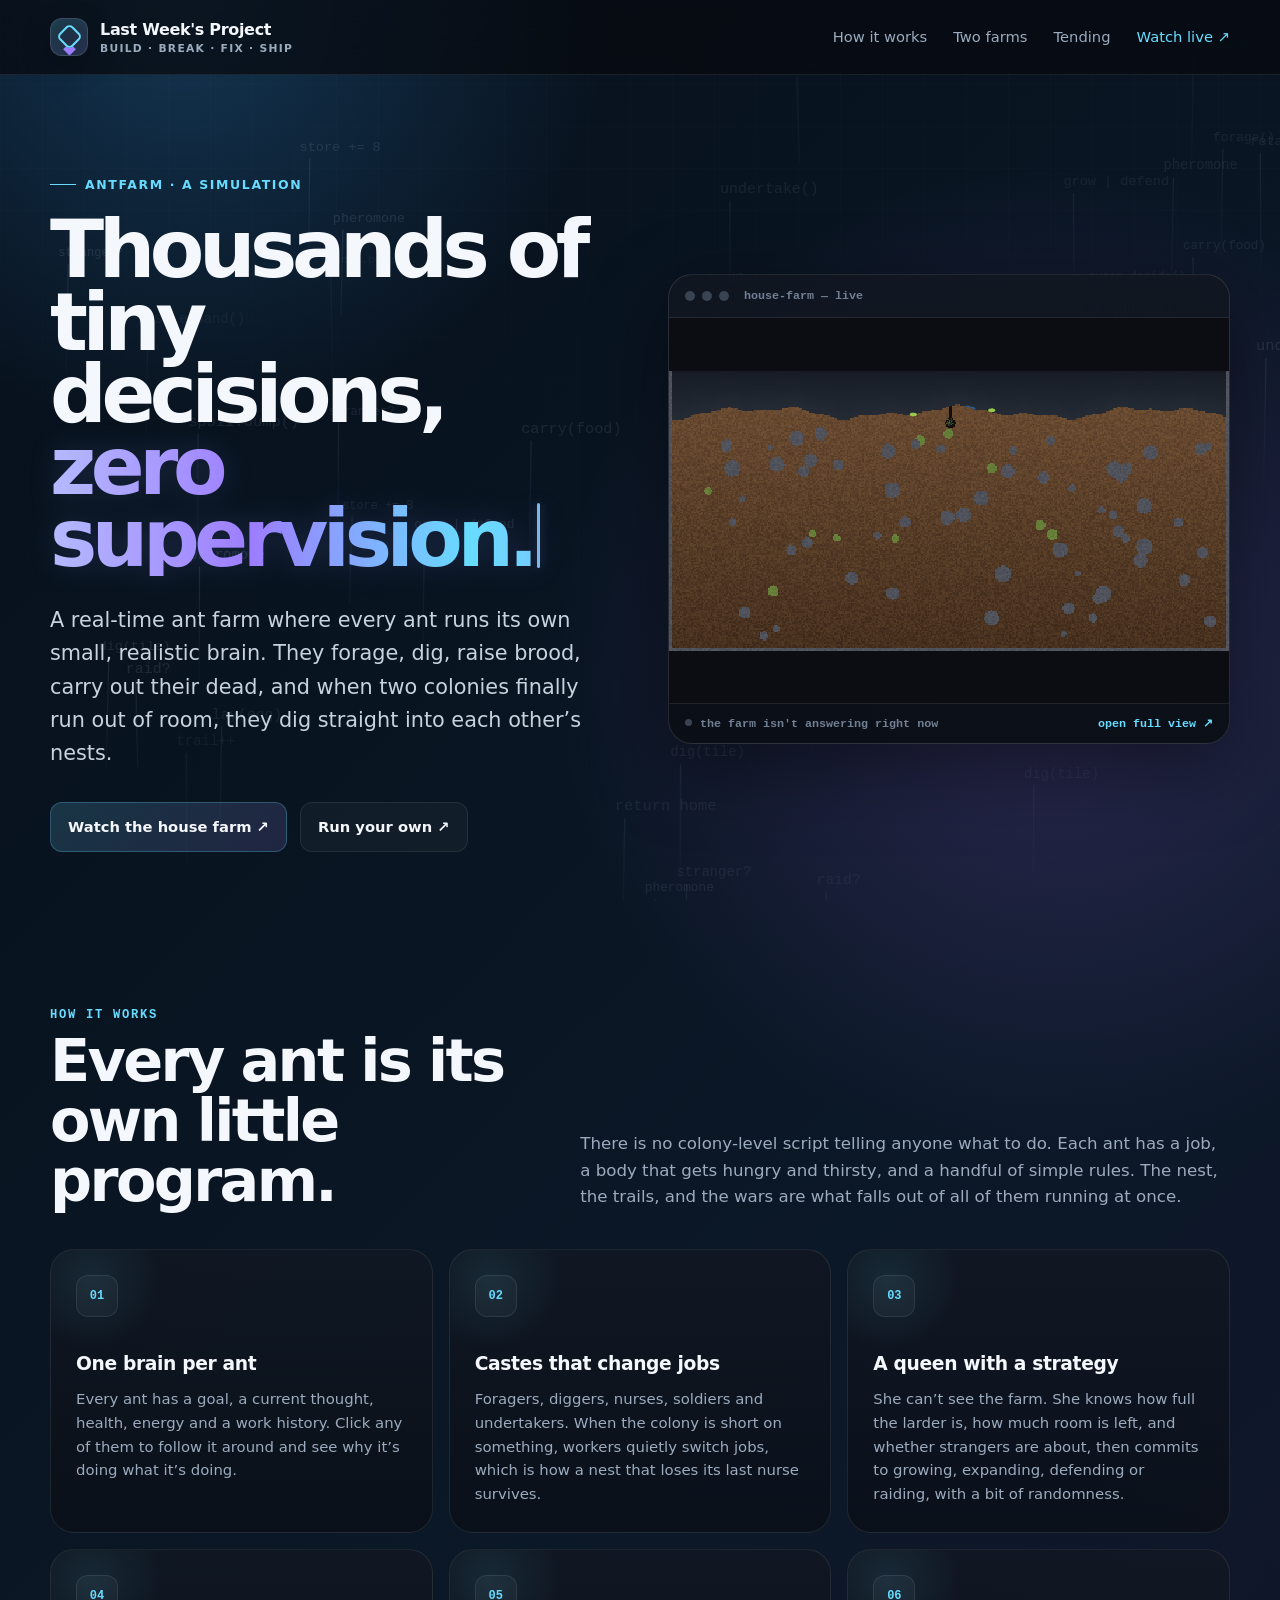
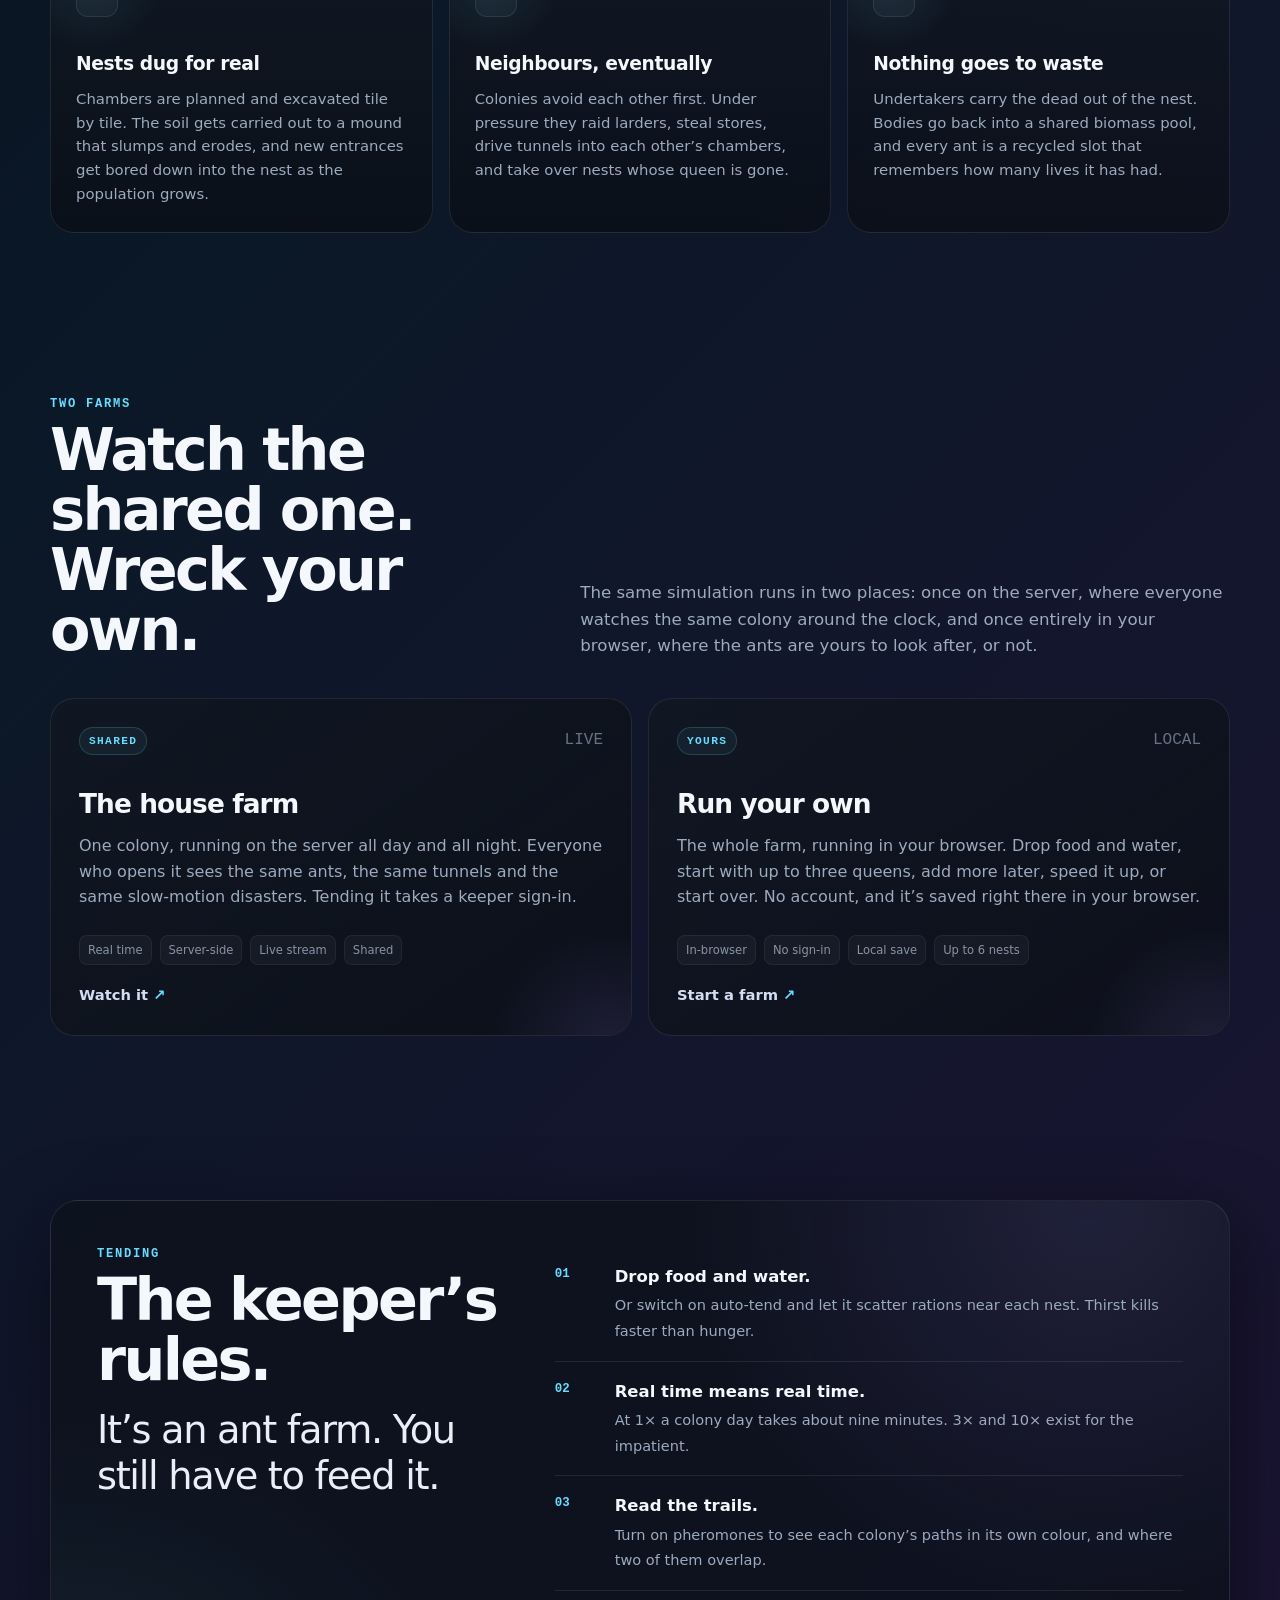
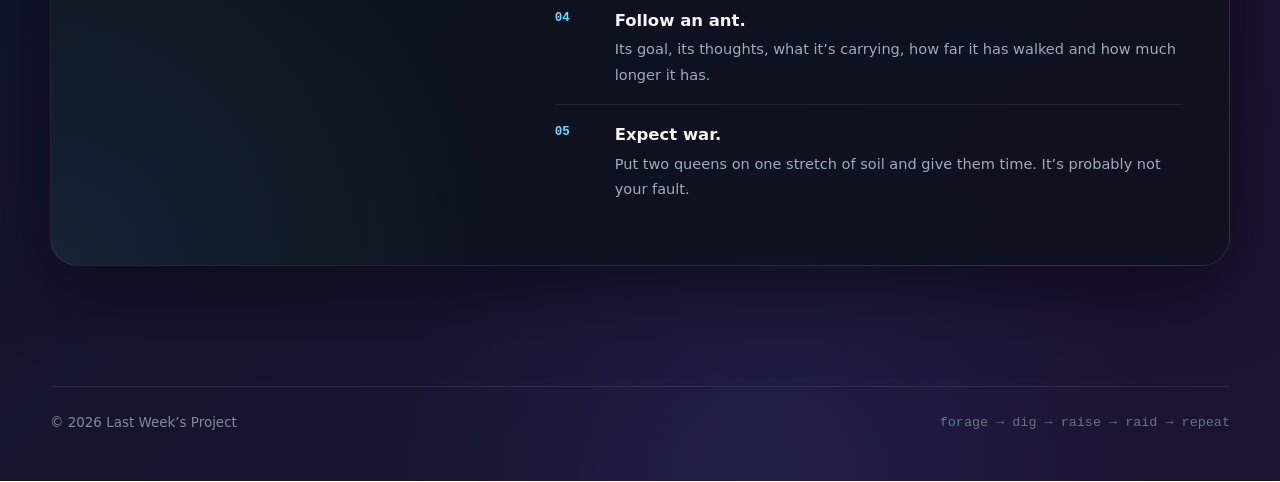
==== landing/index.html @ 59802bb7 "added landing" ====
<!DOCTYPE html>
<html lang="en">
<head>
  <meta charset="utf-8">
  <meta name="viewport" content="width=device-width, initial-scale=1">
  <title>Antfarm — Last Week's Project</title>
  <meta name="description" content="A real-time ant farm where every ant runs its own small, realistic brain — foraging, digging, raising brood, and eventually digging into the neighbours. Watch the house farm or run your own.">
  <meta name="theme-color" content="#050913">
  <meta property="og:title" content="Antfarm — Last Week's Project">
  <meta property="og:description" content="Thousands of tiny decisions, zero supervision. A live ant farm you can watch, tend, or run yourself.">
  <meta property="og:type" content="website">
  <link rel="icon" href="data:image/svg+xml,<svg xmlns='http://www.w3.org/2000/svg' viewBox='0 0 32 32'><rect width='32' height='32' rx='8' fill='%23111824'/><g fill='%2367dcff'><ellipse cx='11' cy='16' rx='5' ry='4'/><ellipse cx='17.5' cy='16' rx='2.6' ry='2'/><ellipse cx='23' cy='16' rx='3' ry='2.7'/></g><g stroke='%239d7dff' stroke-width='1.4' stroke-linecap='round'><path d='M17 14l-3-5M18 14l1-6M18 18l-3 5M18 18l1 6M17 14l5-4M17 18l5 4'/></g></svg>">
  <style>
    :root{
      --bg:#050913;
      --card:rgba(17,24,36,.78);
      --card2:rgba(12,18,28,.92);
      --line:rgba(255,255,255,.085);
      --text:#f4f7fb;
      --muted:#9cabbe;
      --soft:#c8d2df;
      --cyan:#67dcff;
      --blue:#2c8cff;
      --violet:#9d7dff;
      --shadow:0 24px 80px rgba(0,0,0,.45);
      --radius:24px;
      --max:1180px;
    }
    *{box-sizing:border-box}
    html{scroll-behavior:smooth}
    body{
      margin:0;
      color:var(--text);
      background:
        radial-gradient(circle at 14% 0%, rgba(58,170,255,.24), transparent 27rem),
        radial-gradient(circle at 82% 18%, rgba(174,112,255,.20), transparent 31rem),
        radial-gradient(circle at 60% 100%, rgba(81,121,255,.11), transparent 24rem),
        linear-gradient(135deg, #07101b 0%, #0b1827 42%, #1d1334 100%);
      font-family:Inter, ui-sans-serif, system-ui, -apple-system, BlinkMacSystemFont, "Segoe UI", sans-serif;
      line-height:1.6;
      min-height:100vh;
      overflow-x:hidden;
    }
    #code-rain{
      position:fixed;inset:0;z-index:0;pointer-events:none;opacity:.38;mix-blend-mode:screen;
    }
    body::before{
      content:"";position:fixed;inset:0;z-index:0;pointer-events:none;
      background:
        linear-gradient(rgba(255,255,255,.015) 1px, transparent 1px),
        linear-gradient(90deg, rgba(255,255,255,.015) 1px, transparent 1px);
      background-size:42px 42px;
      mask-image:linear-gradient(to bottom, black 0%, transparent 72%);
    }
    .site{position:relative;z-index:1}
    a{color:inherit;text-decoration:none}
    .wrap{width:min(calc(100% - 40px),var(--max));margin:auto}
    .nav{
      position:sticky;top:0;z-index:30;backdrop-filter:blur(18px);
      background:rgba(7,10,16,.72);border-bottom:1px solid var(--line);
    }
    .nav-inner{min-height:74px;display:flex;align-items:center;justify-content:space-between;gap:24px}
    .brand{display:flex;align-items:center;gap:12px;font-weight:800;letter-spacing:-.02em}
    .mark{
      width:38px;height:38px;border-radius:12px;display:grid;place-items:center;position:relative;
      background:linear-gradient(145deg,rgba(104,224,255,.18),rgba(168,137,255,.18));
      border:1px solid rgba(255,255,255,.14);
      box-shadow:inset 0 0 18px rgba(104,224,255,.08),0 10px 28px rgba(0,0,0,.25);
      overflow:hidden;
    }
    .mark:before{
      content:"";width:15px;height:15px;border:2px solid var(--cyan);border-radius:5px;
      transform:rotate(45deg);box-shadow:9px 9px 0 -5px var(--violet);
    }
    .brand small{
      display:block;color:var(--muted);font-size:.67rem;font-weight:650;letter-spacing:.12em;
      text-transform:uppercase;margin-top:-2px;
    }
    .brand .crumb{color:var(--muted);font-weight:600;margin:0 2px}
    .nav-links{display:flex;align-items:center;gap:26px;color:var(--muted);font-size:.92rem}
    .nav-links a:hover{color:var(--text)}
    .nav-links .nav-cta{color:var(--cyan)}
    .hero{
      min-height:660px;display:grid;grid-template-columns:1fr 1fr;align-items:center;gap:56px;padding:92px 0 74px;
    }
    .eyebrow{
      display:inline-flex;align-items:center;gap:9px;color:var(--cyan);
      font-size:.78rem;font-weight:800;letter-spacing:.13em;text-transform:uppercase;margin-bottom:20px;
    }
    .eyebrow:before{content:"";width:26px;height:1px;background:currentColor}
    h1{margin:0;font-size:clamp(3.1rem,6.2vw,6.1rem);line-height:.91;letter-spacing:-.068em;max-width:900px}
    .hero-animated{
      display:block;width:100%;min-height:1.02em;
      font:inherit;font-size:1em;font-weight:inherit;line-height:inherit;letter-spacing:inherit;
      background:linear-gradient(90deg, #b5baff 0%, var(--violet) 36%, var(--cyan) 75%, #86baff 100%);
      -webkit-background-clip:text;background-clip:text;color:transparent;
      filter:drop-shadow(0 0 14px rgba(120,140,255,.16));
    }
    .hero-animated::after{
      content:"";display:inline-block;width:3px;height:.82em;margin-left:.05em;vertical-align:-.02em;border-radius:2px;
      background:rgba(140,200,255,.9);box-shadow:0 0 10px rgba(120,180,255,.25);
      animation:heroCaret .85s step-end infinite;
    }
    @keyframes heroCaret{50%{opacity:0}}
    .lead{max-width:720px;margin:28px 0 0;color:var(--soft);font-size:clamp(1.06rem,1.7vw,1.3rem)}
    .hero-actions{display:flex;gap:13px;flex-wrap:wrap;margin-top:32px}
    .button{
      display:inline-flex;align-items:center;gap:9px;border:1px solid var(--line);border-radius:12px;
      padding:12px 17px;color:var(--text);background:rgba(255,255,255,.035);transition:.2s ease;font-weight:700;font-size:.92rem;
    }
    .button:hover{transform:translateY(-2px);border-color:rgba(104,224,255,.35);background:rgba(104,224,255,.07)}
    .button.primary{background:linear-gradient(135deg,rgba(104,224,255,.17),rgba(168,137,255,.15));border-color:rgba(104,224,255,.25)}
    .terminal{
      background:linear-gradient(180deg,rgba(17,23,33,.92),rgba(10,14,21,.94));
      border:1px solid rgba(255,255,255,.11);border-radius:var(--radius);box-shadow:var(--shadow);
      overflow:hidden;transform:rotate(1.1deg);position:relative;
    }
    .terminal:after{
      content:"";position:absolute;inset:auto -20% -50% 15%;height:230px;
      background:radial-gradient(circle,rgba(104,224,255,.11),transparent 65%);pointer-events:none;
    }
    .terminal-bar{display:flex;align-items:center;gap:7px;padding:14px 16px;border-bottom:1px solid var(--line)}
    .dot{width:10px;height:10px;border-radius:99px;background:#3a4350}
    .terminal-title{margin-left:8px;color:#728094;font:600 .73rem ui-monospace,SFMono-Regular,Menlo,monospace}

    /* The live window. Kept square to the page: a rotated canvas blurs the
       farm's pixels. */
    .terminal.live{transform:none}
    .live-frame{position:relative;aspect-ratio:16/11;background:#0b0d12}
    .live-frame iframe{position:absolute;inset:0;width:100%;height:100%;border:0;display:block}
    .live-status{
      display:flex;justify-content:space-between;align-items:center;gap:12px;flex-wrap:wrap;
      padding:12px 16px;border-top:1px solid var(--line);
      color:#728094;font:600 .73rem ui-monospace,SFMono-Regular,Menlo,monospace;
    }
    .live-status a{color:var(--cyan)}
    .live-dot{
      display:inline-block;width:7px;height:7px;border-radius:99px;margin-right:8px;vertical-align:1px;
      background:#75f1b8;box-shadow:0 0 10px rgba(117,241,184,.6);animation:livePulse 2s ease-in-out infinite;
    }
    .live-dot.off{background:#3a4350;box-shadow:none;animation:none}
    @keyframes livePulse{50%{opacity:.35}}

    .code-cyan{color:var(--cyan)}
    .code-purple{color:#c0aaff}
    .code-green{color:#75f1b8}
    .code-gray{color:#7c899b}
    section{padding:82px 0}
    .section-head{display:grid;grid-template-columns:.85fr 1.15fr;gap:50px;align-items:end;margin-bottom:38px}
    .kicker{color:var(--cyan);font:800 .76rem ui-monospace,SFMono-Regular,Menlo,monospace;letter-spacing:.14em;text-transform:uppercase}
    h2{font-size:clamp(2.1rem,4.6vw,4rem);line-height:1.02;letter-spacing:-.045em;margin:9px 0 0}
    .section-head p{margin:0;color:var(--muted);font-size:1.04rem;max-width:680px}
    .grid{display:grid;grid-template-columns:repeat(3,1fr);gap:16px}
    .card{
      min-height:250px;padding:25px;border-radius:var(--radius);border:1px solid var(--line);
      background:linear-gradient(180deg,rgba(18,24,34,.72),rgba(10,14,21,.72));position:relative;overflow:hidden;transition:.22s ease;
    }
    .card:hover{transform:translateY(-4px);border-color:rgba(104,224,255,.21);background:linear-gradient(180deg,rgba(21,29,41,.82),rgba(10,15,23,.82))}
    .card:before{
      content:"";position:absolute;left:-35px;top:-45px;width:150px;height:150px;border-radius:50%;
      background:radial-gradient(circle,rgba(104,224,255,.09),transparent 66%);
    }
    .icon{
      width:42px;height:42px;border-radius:12px;display:grid;place-items:center;border:1px solid rgba(255,255,255,.09);
      background:rgba(255,255,255,.035);color:var(--cyan);font:800 .75rem ui-monospace,SFMono-Regular,Menlo,monospace;margin-bottom:32px;
    }
    .card h3{margin:0 0 9px;font-size:1.17rem;letter-spacing:-.02em}
    .card p{margin:0;color:var(--muted);font-size:.93rem}
    .featured{display:grid;grid-template-columns:repeat(2,1fr);gap:16px}
    .project{
      min-height:285px;padding:28px;border:1px solid var(--line);border-radius:var(--radius);
      background:linear-gradient(145deg,rgba(17,23,33,.84),rgba(10,14,20,.72));
      display:flex;flex-direction:column;justify-content:space-between;transition:.22s ease;position:relative;overflow:hidden;cursor:pointer;
    }
    .project:hover{transform:translateY(-4px);border-color:rgba(168,137,255,.26);box-shadow:0 12px 34px rgba(0,0,0,.24)}
    .project:after{
      content:"";position:absolute;width:260px;height:260px;border-radius:50%;right:-110px;bottom:-145px;
      background:radial-gradient(circle,rgba(168,137,255,.12),transparent 66%);pointer-events:none;
    }
    .project-top{display:flex;align-items:center;justify-content:space-between;gap:20px}
    .pill{
      font:800 .7rem ui-monospace,SFMono-Regular,Menlo,monospace;text-transform:uppercase;letter-spacing:.12em;
      color:var(--cyan);border:1px solid rgba(104,224,255,.18);background:rgba(104,224,255,.055);padding:7px 9px;border-radius:999px;
    }
    .project h3{font-size:1.65rem;margin:28px 0 8px;letter-spacing:-.035em}
    .project p{max-width:570px;margin:0;color:var(--muted)}
    .tech{display:flex;gap:8px;flex-wrap:wrap;margin-top:25px}
    .tech span{color:#8794a5;background:rgba(255,255,255,.035);border:1px solid rgba(255,255,255,.055);padding:5px 8px;border-radius:8px;font-size:.72rem}
    .linkline{margin-top:18px;color:#d4def3;font-weight:700;font-size:.92rem}
    .linkline span{color:var(--cyan)}
    .manifesto{
      padding:46px;border:1px solid var(--line);
      background:radial-gradient(circle at 88% 0%,rgba(168,137,255,.12),transparent 25rem),radial-gradient(circle at 0% 100%,rgba(104,224,255,.09),transparent 28rem),rgba(13,18,27,.76);
      border-radius:28px;box-shadow:var(--shadow);
    }
    .manifesto-grid{display:grid;grid-template-columns:.78fr 1.22fr;gap:56px;align-items:start}
    .rules{display:grid;gap:0}
    .rule{display:grid;grid-template-columns:44px 1fr;gap:16px;padding:17px 0;border-bottom:1px solid var(--line)}
    .rule:last-child{border-bottom:0}
    .rule-num{color:var(--cyan);font:700 .78rem ui-monospace,SFMono-Regular,Menlo,monospace;padding-top:3px}
    .rule strong{display:block;font-size:1.03rem;margin-bottom:2px}
    .rule span{color:var(--muted);font-size:.91rem}
    .quote{margin-top:17px;font-size:clamp(1.45rem,3vw,2.5rem);line-height:1.2;letter-spacing:-.035em;color:#e9eef7}
    footer{padding:38px 0 48px;color:#7f8b9c;font-size:.84rem}
    .footer-inner{border-top:1px solid var(--line);padding-top:25px;display:flex;justify-content:space-between;gap:20px;flex-wrap:wrap}
    .footer-inner a:hover{color:var(--text)}
    .tiny-code{font-family:ui-monospace,SFMono-Regular,Menlo,monospace;color:#667385}
    .reveal{opacity:0;transform:translateY(18px);transition:.55s ease}
    .reveal.visible{opacity:1;transform:none}
    @media(max-width:900px){
      .nav-links{display:none}
      .hero{grid-template-columns:1fr;gap:40px;padding-top:70px}
      .terminal{transform:none}
      .section-head,.manifesto-grid{grid-template-columns:1fr;gap:24px}
      .grid,.featured{grid-template-columns:repeat(2,1fr)}
    }
    @media(max-width:620px){
      .wrap{width:min(calc(100% - 26px),var(--max))}
      .hero{min-height:auto;padding:58px 0 48px}
      h1{font-size:clamp(3rem,16vw,4.6rem)}
      .grid,.featured{grid-template-columns:1fr}
      .card,.project{min-height:auto}
      .manifesto{padding:26px}
      section{padding:62px 0}
      .hero-animated{display:block;width:100%;min-height:1.9em;white-space:normal}
      .brand .crumb, .brand .crumb + span{display:none}
    }
  </style>
</head>
<body id="top">
  <canvas id="code-rain" aria-hidden="true"></canvas>

  <div class="site">
    <header class="nav">
      <div class="wrap nav-inner">
        <a class="brand" href="https://lastweeksproject.com" aria-label="Last Week's Project home">
          <span class="mark" aria-hidden="true"></span>
          <span>Last Week's Project<small>build · break · fix · ship</small></span>
        </a>
        <nav class="nav-links">
          <a href="#how">How it works</a>
          <a href="#farms">Two farms</a>
          <a href="#tending">Tending</a>
          <a class="nav-cta" data-app-link="/" href="https://antfarm-app.lastweeksproject.com/">Watch live ↗</a>
        </nav>
      </div>
    </header>

    <main>
      <div class="wrap hero">
        <div>
          <div class="eyebrow">Antfarm · a simulation</div>
          <h1>Thousands of tiny<br>decisions,<span class="hero-animated" data-text="zero supervision.">zero supervision.</span></h1>
          <p class="lead">
            A real-time ant farm where every ant runs its own small, realistic brain. They forage, dig,
            raise brood, carry out their dead, and when two colonies finally run out of room, they dig
            straight into each other’s nests.
          </p>
          <div class="hero-actions">
            <a class="button primary" data-app-link="/" href="https://antfarm-app.lastweeksproject.com/">Watch the house farm ↗</a>
            <a class="button" data-app-link="/play" href="https://antfarm-app.lastweeksproject.com/play">Run your own ↗</a>
          </div>
        </div>

        <div class="terminal live reveal visible">
          <div class="terminal-bar">
            <span class="dot"></span><span class="dot"></span><span class="dot"></span>
            <span class="terminal-title">house-farm — live</span>
          </div>
          <div class="live-frame">
            <iframe id="live" title="The house farm, live" loading="lazy"
                    data-app-link="/?embed=1" src="https://antfarm-app.lastweeksproject.com/?embed=1"></iframe>
          </div>
          <div class="live-status">
            <span><span class="live-dot off" id="liveDot"></span><span id="liveText">connecting…</span></span>
            <a data-app-link="/" href="https://antfarm-app.lastweeksproject.com/">open full view ↗</a>
          </div>
        </div>
      </div>

      <section id="how">
        <div class="wrap">
          <div class="section-head reveal">
            <div>
              <div class="kicker">How it works</div>
              <h2>Every ant is its own little program.</h2>
            </div>
            <p>
              There is no colony-level script telling anyone what to do. Each ant has a job, a body that gets
              hungry and thirsty, and a handful of simple rules. The nest, the trails, and the wars are what
              falls out of all of them running at once.
            </p>
          </div>

          <div class="grid">
            <article class="card reveal"><div class="icon">01</div><h3>One brain per ant</h3><p>Every ant has a goal, a current thought, health, energy and a work history. Click any of them to follow it around and see why it’s doing what it’s doing.</p></article>
            <article class="card reveal"><div class="icon">02</div><h3>Castes that change jobs</h3><p>Foragers, diggers, nurses, soldiers and undertakers. When the colony is short on something, workers quietly switch jobs, which is how a nest that loses its last nurse survives.</p></article>
            <article class="card reveal"><div class="icon">03</div><h3>A queen with a strategy</h3><p>She can’t see the farm. She knows how full the larder is, how much room is left, and whether strangers are about, then commits to growing, expanding, defending or raiding, with a bit of randomness.</p></article>
            <article class="card reveal"><div class="icon">04</div><h3>Nests dug for real</h3><p>Chambers are planned and excavated tile by tile. The soil gets carried out to a mound that slumps and erodes, and new entrances get bored down into the nest as the population grows.</p></article>
            <article class="card reveal"><div class="icon">05</div><h3>Neighbours, eventually</h3><p>Colonies avoid each other first. Under pressure they raid larders, steal stores, drive tunnels into each other’s chambers, and take over nests whose queen is gone.</p></article>
            <article class="card reveal"><div class="icon">06</div><h3>Nothing goes to waste</h3><p>Undertakers carry the dead out of the nest. Bodies go back into a shared biomass pool, and every ant is a recycled slot that remembers how many lives it has had.</p></article>
          </div>
        </div>
      </section>

      <section id="farms">
        <div class="wrap">
          <div class="section-head reveal">
            <div>
              <div class="kicker">Two farms</div>
              <h2>Watch the shared one. Wreck your own.</h2>
            </div>
            <p>
              The same simulation runs in two places: once on the server, where everyone watches the same colony
              around the clock, and once entirely in your browser, where the ants are yours to look after, or not.
            </p>
          </div>

          <div class="featured">
            <a class="project reveal" data-app-link="/" href="https://antfarm-app.lastweeksproject.com/">
              <div>
                <div class="project-top"><span class="pill">Shared</span><span class="tiny-code">LIVE</span></div>
                <h3>The house farm</h3>
                <p>One colony, running on the server all day and all night. Everyone who opens it sees the same ants,
                  the same tunnels and the same slow-motion disasters. Tending it takes a keeper sign-in.</p>
              </div>
              <div>
                <div class="tech"><span>Real time</span><span>Server-side</span><span>Live stream</span><span>Shared</span></div>
                <div class="linkline">Watch it <span>↗</span></div>
              </div>
            </a>
            <a class="project reveal" data-app-link="/play" href="https://antfarm-app.lastweeksproject.com/play">
              <div>
                <div class="project-top"><span class="pill">Yours</span><span class="tiny-code">LOCAL</span></div>
                <h3>Run your own</h3>
                <p>The whole farm, running in your browser. Drop food and water, start with up to three queens, add more
                  later, speed it up, or start over. No account, and it’s saved right there in your browser.</p>
              </div>
              <div>
                <div class="tech"><span>In-browser</span><span>No sign-in</span><span>Local save</span><span>Up to 6 nests</span></div>
                <div class="linkline">Start a farm <span>↗</span></div>
              </div>
            </a>
          </div>
        </div>
      </section>

      <section id="tending">
        <div class="wrap manifesto reveal">
          <div class="manifesto-grid">
            <div>
              <div class="kicker">Tending</div>
              <h2>The keeper’s rules.</h2>
              <p class="quote">It’s an ant farm. You still have to feed it.</p>
            </div>

            <div class="rules">
              <div class="rule"><div class="rule-num">01</div><div><strong>Drop food and water.</strong><span>Or switch on auto-tend and let it scatter rations near each nest. Thirst kills faster than hunger.</span></div></div>
              <div class="rule"><div class="rule-num">02</div><div><strong>Real time means real time.</strong><span>At 1× a colony day takes about nine minutes. 3× and 10× exist for the impatient.</span></div></div>
              <div class="rule"><div class="rule-num">03</div><div><strong>Read the trails.</strong><span>Turn on pheromones to see each colony’s paths in its own colour, and where two of them overlap.</span></div></div>
              <div class="rule"><div class="rule-num">04</div><div><strong>Follow an ant.</strong><span>Its goal, its thoughts, what it’s carrying, how far it has walked and how much longer it has.</span></div></div>
              <div class="rule"><div class="rule-num">05</div><div><strong>Expect war.</strong><span>Put two queens on one stretch of soil and give them time. It’s probably not your fault.</span></div></div>
            </div>
          </div>
        </div>
      </section>
    </main>

    <footer>
      <div class="wrap footer-inner">
        <span>© <span id="year">2026</span> <a href="https://lastweeksproject.com">Last Week’s Project</a></span>
        <span class="tiny-code">forage → dig → raise → raid → repeat</span>
      </div>
    </footer>
  </div>

  <script>
    document.getElementById("year").textContent = new Date().getFullYear();

    // Where the farm lives. On antfarm.lastweeksproject.com that's the app's own
    // domain; anywhere else (a local preview, or the app domain's /landing) it's
    // the same server this page came from.
    const APP = /^antfarm\./.test(location.hostname)
      ? "https://antfarm-app.lastweeksproject.com"
      : location.origin;
    document.querySelectorAll("[data-app-link]").forEach(el => {
      const url = APP + el.dataset.appLink;
      if (el.tagName === "IFRAME") el.src = url; else el.href = url;
    });

    const observer = new IntersectionObserver(entries => {
      for (const entry of entries) {
        if (entry.isIntersecting) {
          entry.target.classList.add("visible");
          observer.unobserve(entry.target);
        }
      }
    }, { threshold: 0.12 });
    document.querySelectorAll(".reveal").forEach(el => observer.observe(el));

    (function(){
      const heroText = document.querySelector(".hero-animated");
      if (!heroText) return;
      const phrase = heroText.dataset.text || "zero supervision.";
      let i = 0;
      heroText.textContent = "";
      function typeHero(){
        if (i < phrase.length) {
          heroText.textContent += phrase[i++];
          setTimeout(typeHero, 95);
        }
      }
      setTimeout(typeHero, 450);
    })();

    // The live line under the window: how the house farm is doing right now.
    (function(){
      const dot = document.getElementById("liveDot");
      const text = document.getElementById("liveText");
      const TICKS_PER_DAY = 10800;
      async function refresh(){
        try {
          const s = await (await fetch(APP + "/api/house/status", { cache: "no-store" })).json();
          const day = Math.floor(s.tick / TICKS_PER_DAY) + 1;
          text.textContent = s.ants.toLocaleString() + " ants · " + s.nests + (s.nests === 1 ? " nest" : " nests") +
            " · day " + day + (s.paused ? " · paused" : "");
          dot.classList.remove("off");
        } catch (e) {
          text.textContent = "the farm isn't answering right now";
          dot.classList.add("off");
        }
      }
      refresh();
      setInterval(refresh, 5000);
    })();

    (function(){
      const canvas = document.getElementById("code-rain");
      const ctx = canvas.getContext("2d");
      function resize(){ canvas.width = window.innerWidth; canvas.height = window.innerHeight; }
      resize();
      window.addEventListener("resize", resize);

      const snippets = [
        "forage()", "dig(tile)", "lay(egg)", "trail++", "carry(food)", "queen.decide()",
        "brood.feed()", "if(thirsty)", "raid?", "return home", "pheromone", "tunnel.bore()",
        "spoil.dump()", "retask()", "alarm!", "undertake()", "nest.expand()", "stranger?",
        "store += 8", "grow | defend"
      ];

      const drops = Array.from({length: 38}, () => ({
        x: Math.random() * window.innerWidth,
        y: Math.random() * window.innerHeight,
        speed: 0.26 + Math.random() * 0.54,
        len: 1 + Math.floor(Math.random() * 4),
        alpha: 0.14 + Math.random() * 0.18,
        drift: -0.10 + Math.random() * 0.20,
        text: snippets[Math.floor(Math.random() * snippets.length)],
        size: 11 + Math.random() * 5
      }));

      function draw(){
        ctx.clearRect(0, 0, canvas.width, canvas.height);
        for (const d of drops) {
          ctx.save();
          ctx.globalAlpha = d.alpha;
          const grad = ctx.createLinearGradient(d.x, d.y, d.x, d.y + 120);
          grad.addColorStop(0, "rgba(190,228,255,.92)");
          grad.addColorStop(.35, "rgba(125,183,255,.68)");
          grad.addColorStop(.75, "rgba(149,111,255,.42)");
          grad.addColorStop(1, "rgba(123,70,255,0)");
          ctx.strokeStyle = grad;
          ctx.lineWidth = 1.2;
          ctx.beginPath();
          ctx.moveTo(d.x, d.y);
          ctx.lineTo(d.x + d.drift * 28, d.y + 62 + d.len * 24);
          ctx.stroke();
          ctx.fillStyle = "rgba(203,223,255,.96)";
          ctx.font = `${d.size}px ui-monospace, SFMono-Regular, Menlo, monospace`;
          ctx.fillText(d.text, d.x - 10, d.y - 8);
          ctx.restore();

          d.y += d.speed;
          d.x += d.drift * 0.16;
          if (d.y > canvas.height + 160) {
            d.y = -30 - Math.random() * 160;
            d.x = Math.random() * canvas.width;
            d.text = snippets[Math.floor(Math.random() * snippets.length)];
            d.alpha = 0.14 + Math.random() * 0.18;
            d.speed = 0.26 + Math.random() * 0.54;
            d.size = 11 + Math.random() * 5;
          }
        }
        requestAnimationFrame(draw);
      }
      draw();
    })();
  </script>
</body>
</html>
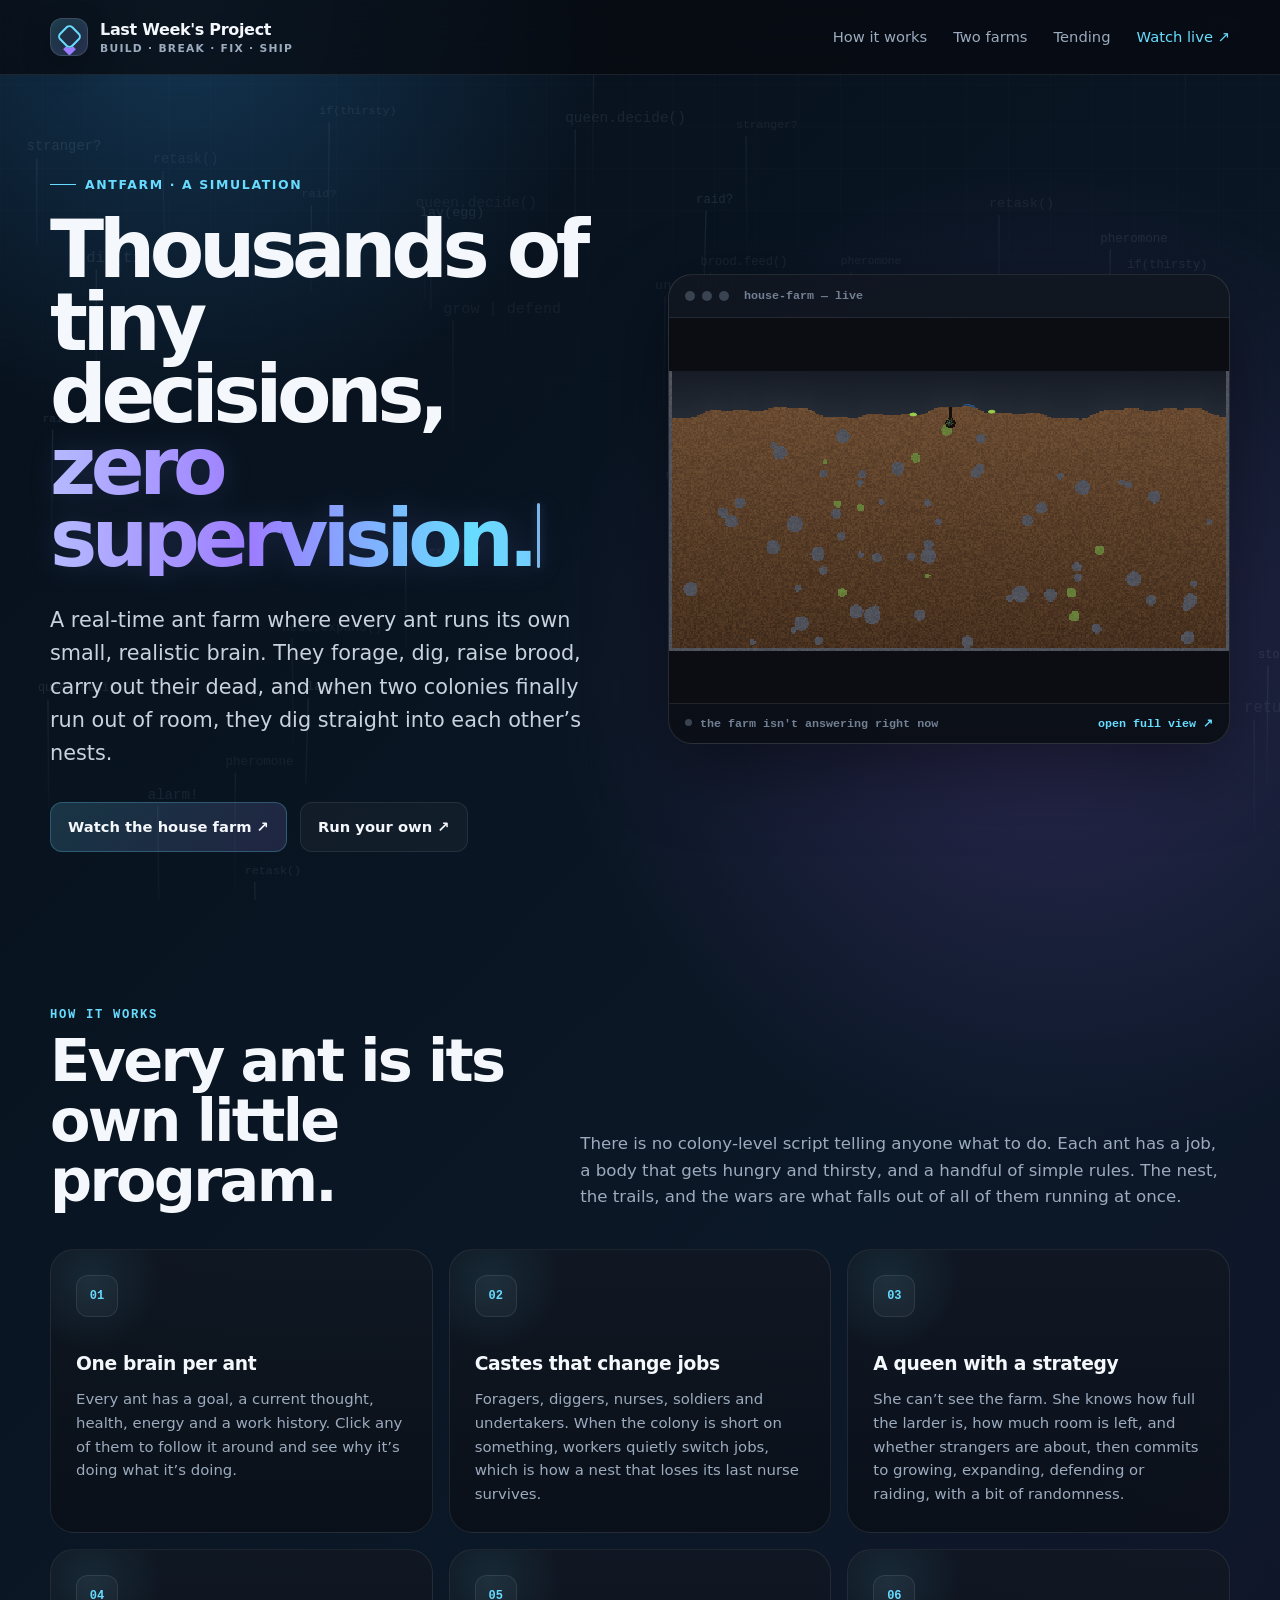
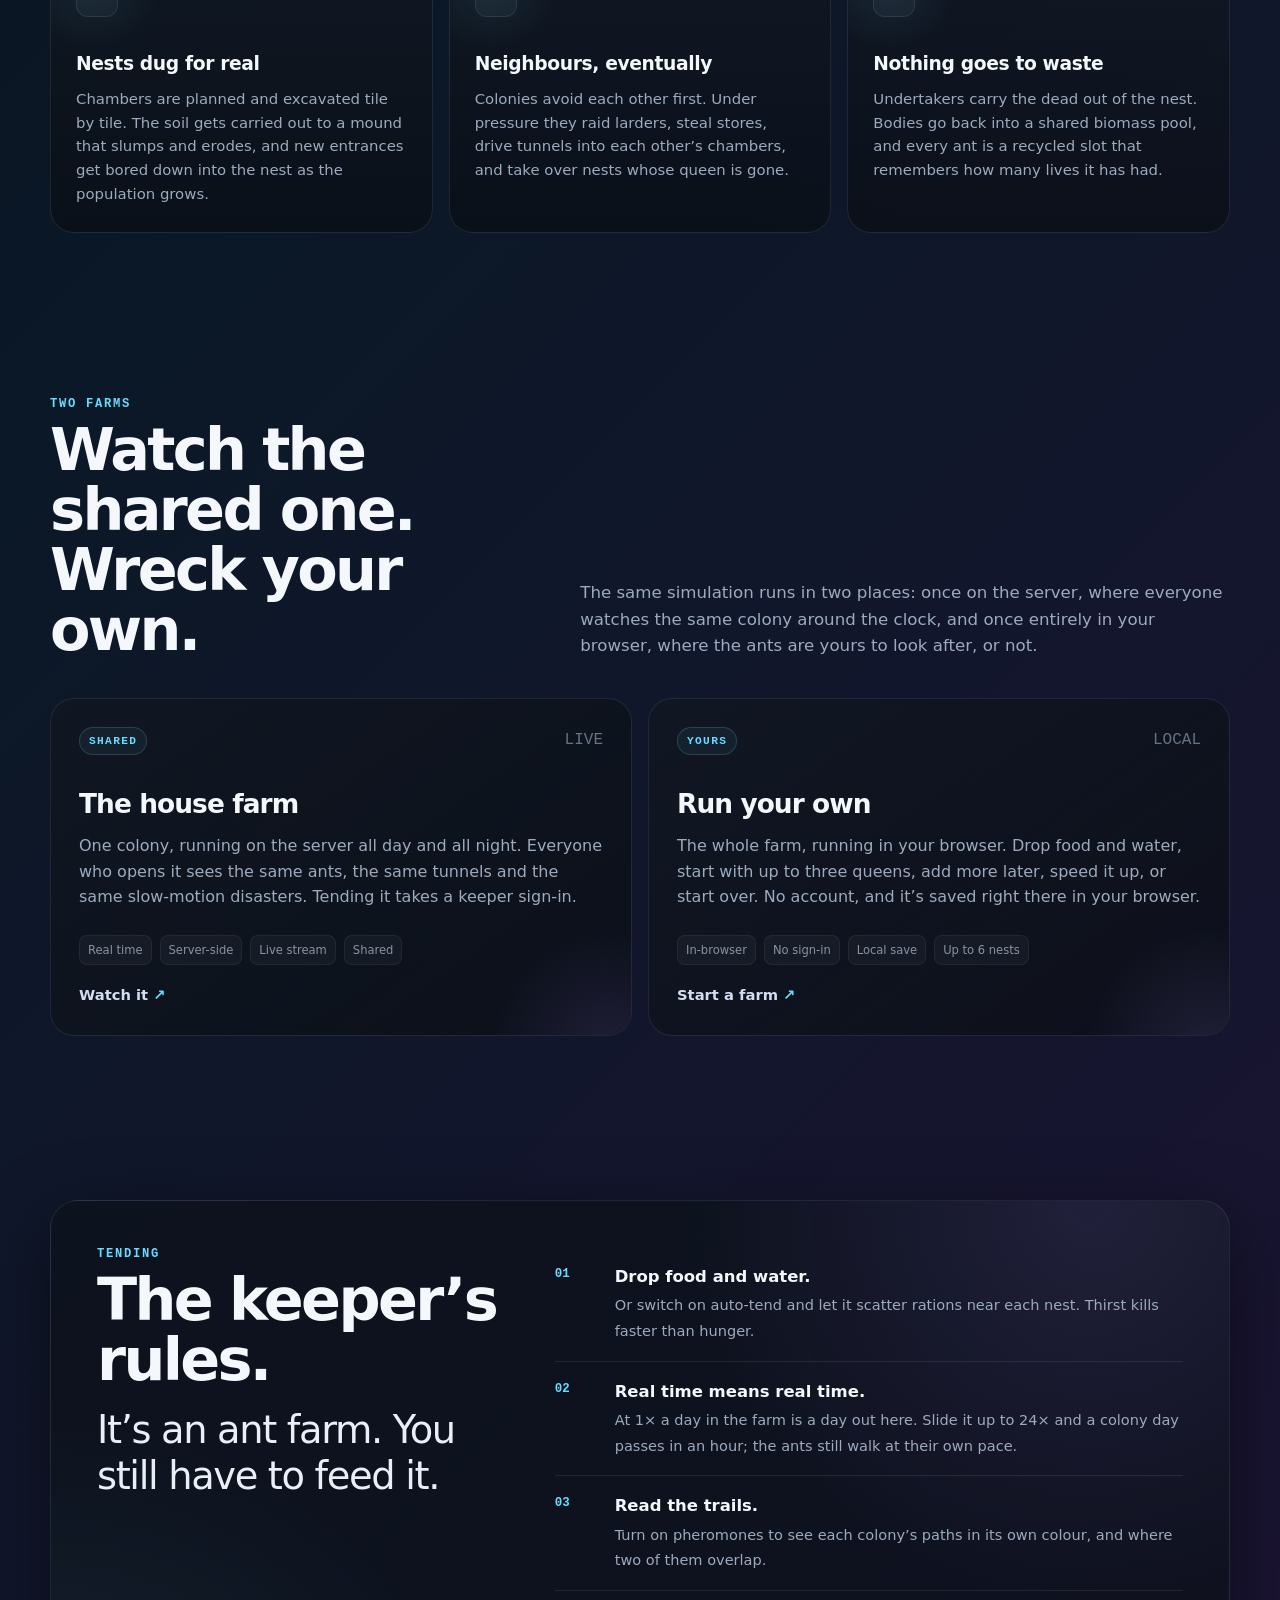
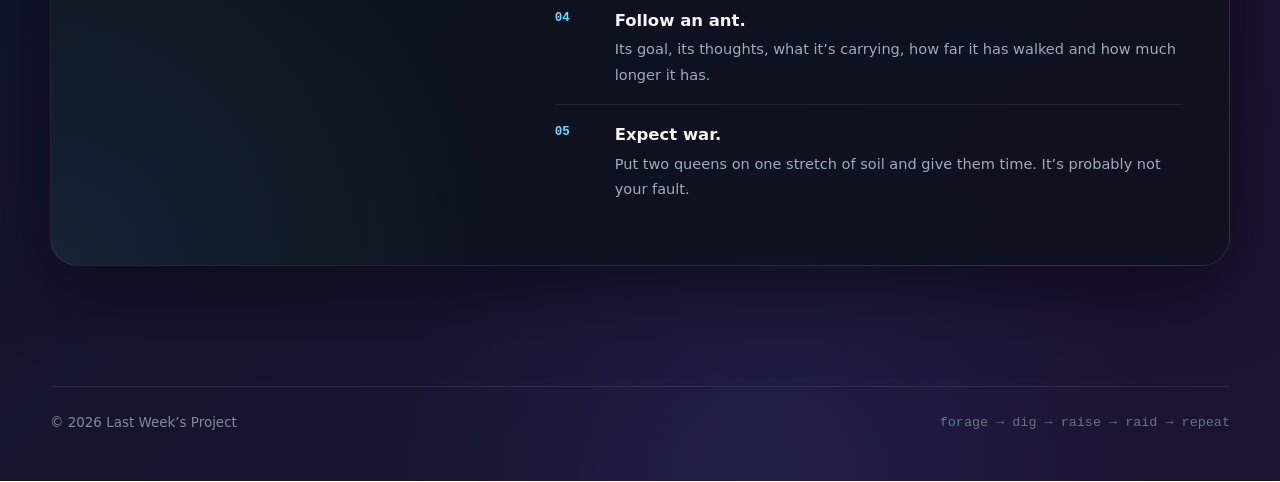
==== commit 8c90161d: "changes to real time clock and dig speeds" ====
--- a/landing/index.html
+++ b/landing/index.html
@@ -356,7 +356,7 @@
 
             <div class="rules">
               <div class="rule"><div class="rule-num">01</div><div><strong>Drop food and water.</strong><span>Or switch on auto-tend and let it scatter rations near each nest. Thirst kills faster than hunger.</span></div></div>
-              <div class="rule"><div class="rule-num">02</div><div><strong>Real time means real time.</strong><span>At 1× a colony day takes about nine minutes. 3× and 10× exist for the impatient.</span></div></div>
+              <div class="rule"><div class="rule-num">02</div><div><strong>Real time means real time.</strong><span>At 1× a day in the farm is a day out here. Slide it up to 24× and a colony day passes in an hour; the ants still walk at their own pace.</span></div></div>
               <div class="rule"><div class="rule-num">03</div><div><strong>Read the trails.</strong><span>Turn on pheromones to see each colony’s paths in its own colour, and where two of them overlap.</span></div></div>
               <div class="rule"><div class="rule-num">04</div><div><strong>Follow an ant.</strong><span>Its goal, its thoughts, what it’s carrying, how far it has walked and how much longer it has.</span></div></div>
               <div class="rule"><div class="rule-num">05</div><div><strong>Expect war.</strong><span>Put two queens on one stretch of soil and give them time. It’s probably not your fault.</span></div></div>
@@ -421,7 +421,7 @@
       async function refresh(){
         try {
           const s = await (await fetch(APP + "/api/house/status", { cache: "no-store" })).json();
-          const day = Math.floor(s.tick / TICKS_PER_DAY) + 1;
+          const day = s.day != null ? s.day : Math.floor(s.tick / TICKS_PER_DAY) + 1;
           text.textContent = s.ants.toLocaleString() + " ants · " + s.nests + (s.nests === 1 ? " nest" : " nests") +
             " · day " + day + (s.paused ? " · paused" : "");
           dot.classList.remove("off");
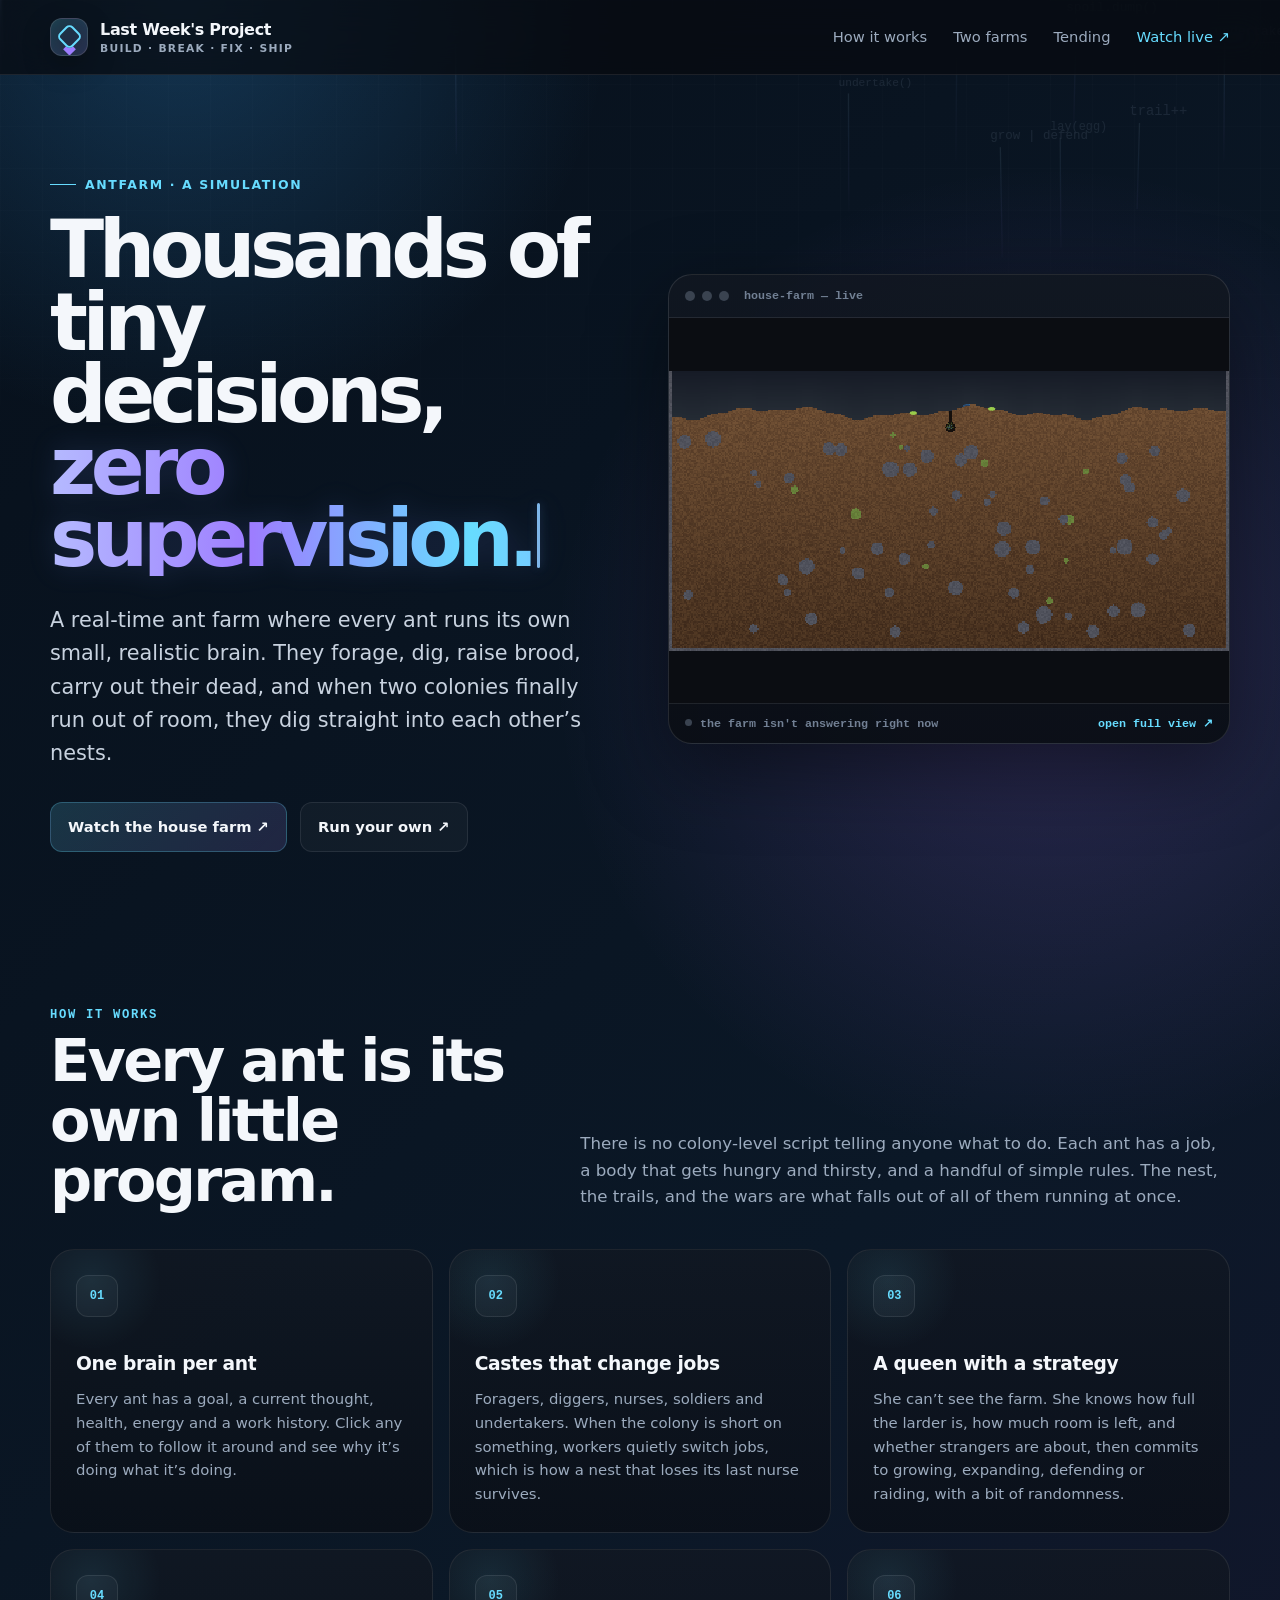
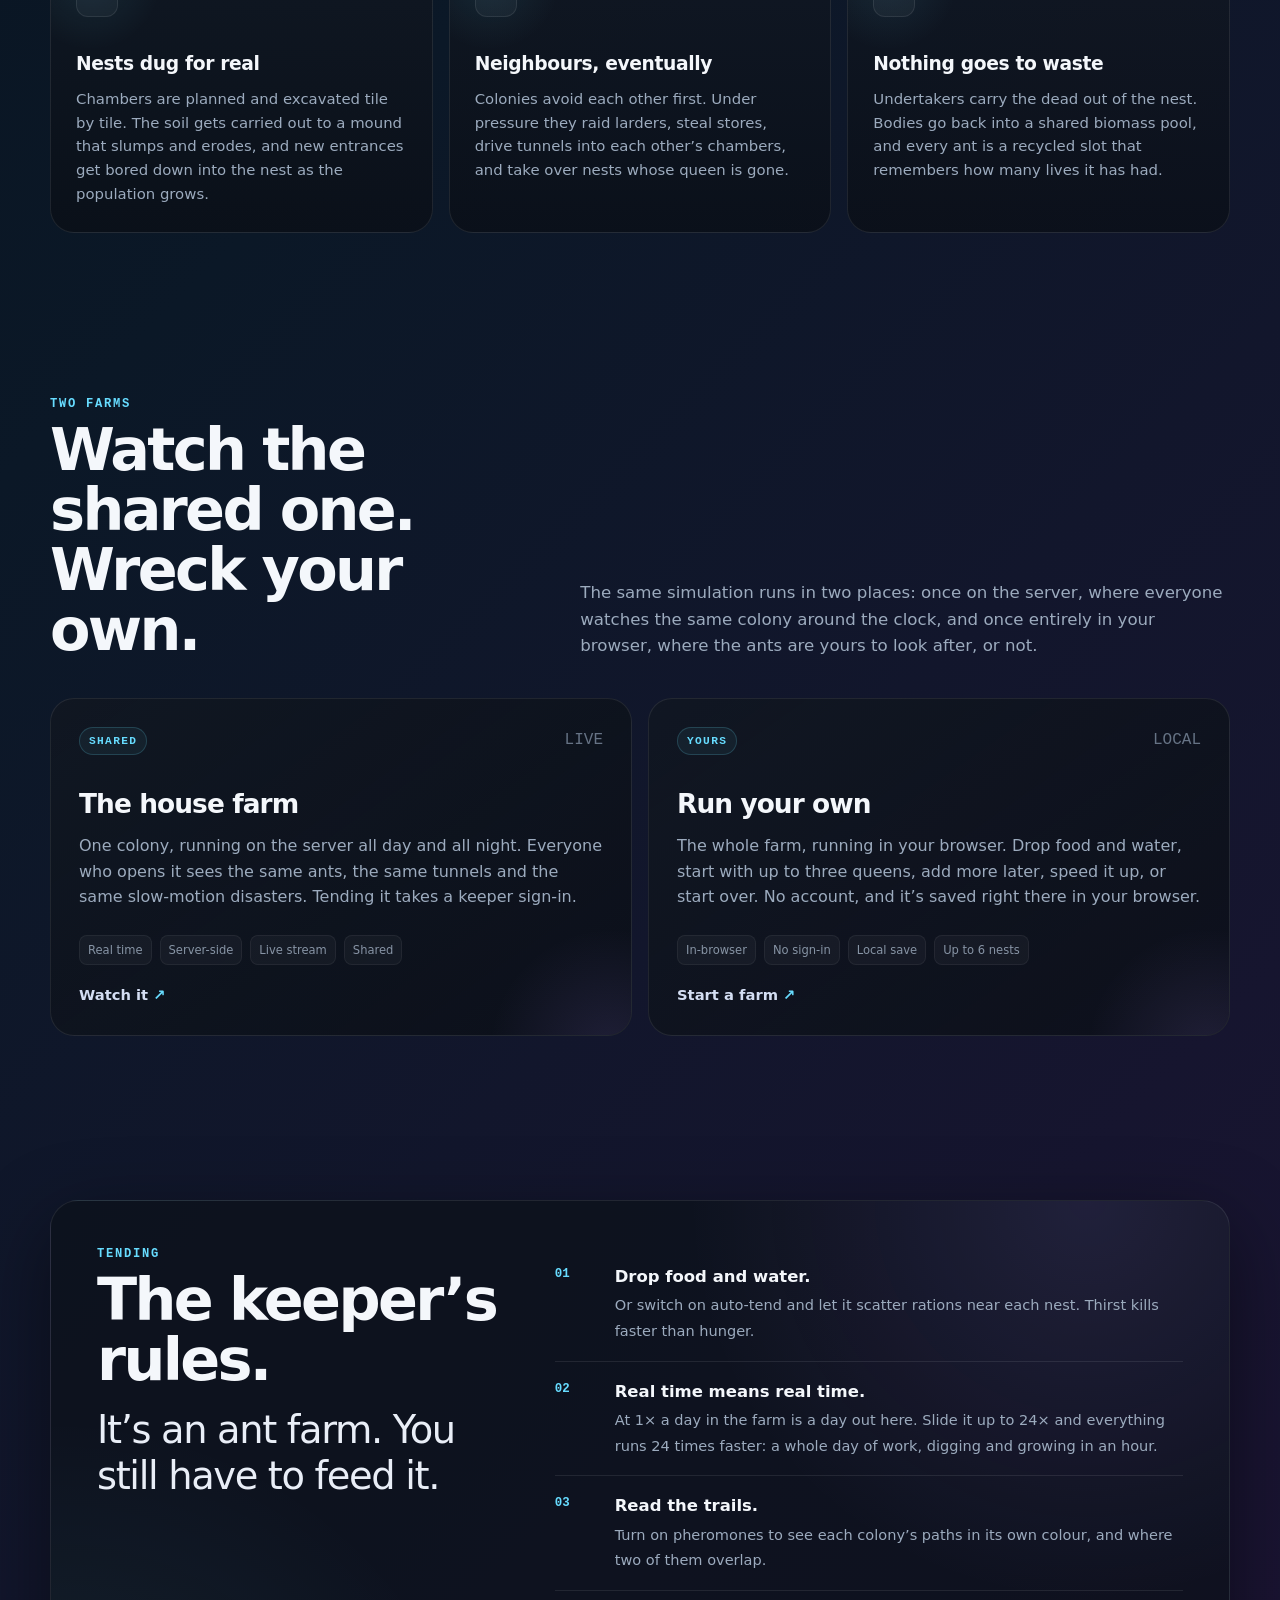
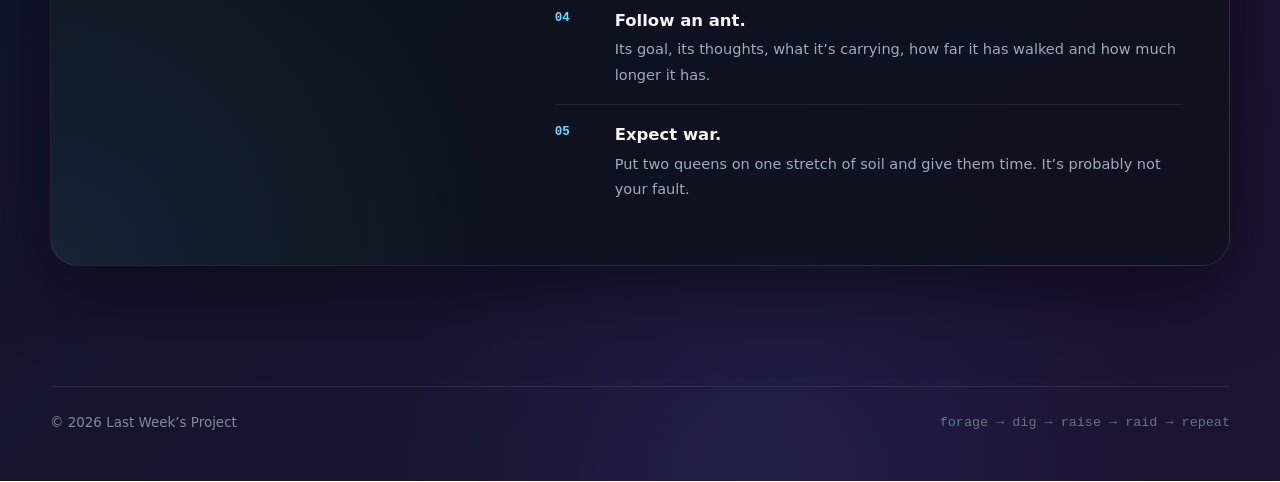
==== commit cceffa90: "time atjustments." ====
--- a/landing/index.html
+++ b/landing/index.html
@@ -356,7 +356,7 @@
 
             <div class="rules">
               <div class="rule"><div class="rule-num">01</div><div><strong>Drop food and water.</strong><span>Or switch on auto-tend and let it scatter rations near each nest. Thirst kills faster than hunger.</span></div></div>
-              <div class="rule"><div class="rule-num">02</div><div><strong>Real time means real time.</strong><span>At 1× a day in the farm is a day out here. Slide it up to 24× and a colony day passes in an hour; the ants still walk at their own pace.</span></div></div>
+              <div class="rule"><div class="rule-num">02</div><div><strong>Real time means real time.</strong><span>At 1× a day in the farm is a day out here. Slide it up to 24× and everything runs 24 times faster: a whole day of work, digging and growing in an hour.</span></div></div>
               <div class="rule"><div class="rule-num">03</div><div><strong>Read the trails.</strong><span>Turn on pheromones to see each colony’s paths in its own colour, and where two of them overlap.</span></div></div>
               <div class="rule"><div class="rule-num">04</div><div><strong>Follow an ant.</strong><span>Its goal, its thoughts, what it’s carrying, how far it has walked and how much longer it has.</span></div></div>
               <div class="rule"><div class="rule-num">05</div><div><strong>Expect war.</strong><span>Put two queens on one stretch of soil and give them time. It’s probably not your fault.</span></div></div>
